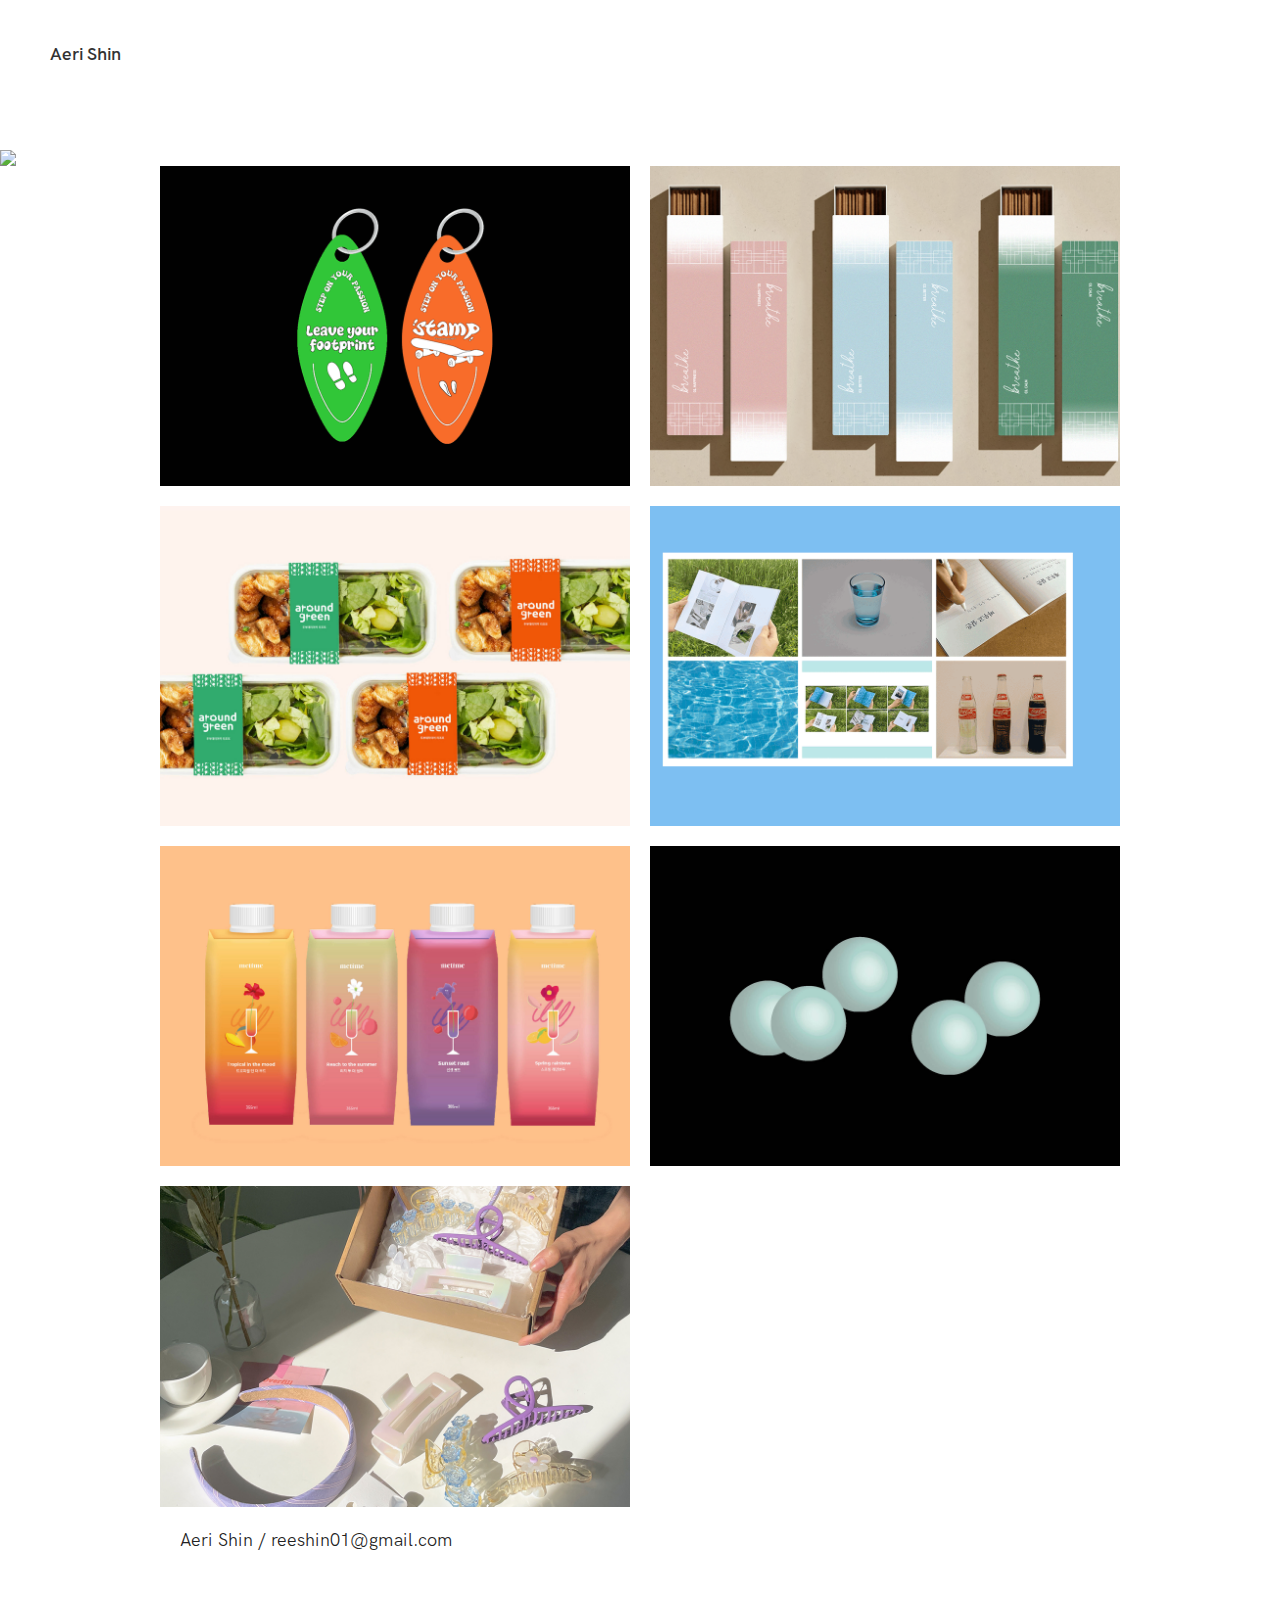
==== index.html @ ff61c517 "Update index.html" ====
<!doctype html>
<html class="no-js" lang="en">
    <head>
        <meta charset="utf-8">
        <meta http-equiv="x-ua-compatible" content="ie=edge">
        <title>Work &ndash; Aeri Shin</title>
        <meta name="description" content="Designer focused on UI/UX design, visual design and prototyping.">
        <meta name="viewport" content="width=device-width, initial-scale=1">

        <link rel="apple-touch-icon" sizes="180x180" href="./images/favicon.ico">
        <link rel="icon" type="image/png" sizes="32x32" href="./images/favicon.ico">
        <link rel="icon" type="image/png" sizes="16x16" href="./images/favicon.ico">
        <meta name="theme-color" content="#2f89fc">

        <link rel="stylesheet" href="./css/font.css">
        <link rel="stylesheet" href="./css/normalize.css">
        <link rel="stylesheet" href="./css/skeleton.css">
        <link rel="stylesheet" href="./css/main.css">
        <script>
                (function(h,o,t,j,a,r){
                    h.hj=h.hj||function(){(h.hj.q=h.hj.q||[]).push(arguments)};
                    h._hjSettings={hjid:969614,hjsv:6};
                    a=o.getElementsByTagName('head')[0];
                    r=o.createElement('script');r.async=1;
                    r.src=t+h._hjSettings.hjid+j+h._hjSettings.hjsv;
                    a.appendChild(r);
                })(window,document,'https://static.hotjar.com/c/hotjar-','.js?sv=');
            </script>

    </head>
    <body class="home">

        <nav class="navbar clearfix">
            <h1 class="logo"><a href="./index.html">Aeri Shin</a></h1>
            <ul class="nav">
            </ul>
            <a class="nav-toggle" href="javascript:void(0)"><span class="nav-icon"></span></a>
        </nav>

        <div class="hero">
            <div class="container container-l">
                    </div>
                </div>
            </div>
        </div>
        

<img src="images/main.gif">

            
                
        <div class="work">
            <div class="container container-l">
                <div class="row">
                    <div class="twelve columns">
                      

                        <a class="work-panel work-panel-stamp" href="./stamp.html">
                            <p>Stamp/Branding</p>
                            <span class="view-more">View more</span>
                            <img src="images/images_stamp_main.gif">
                        </a>

                        <a class="work-panel work-panel-metime" href="./breathe.html">
                            <p>Breathe/Branding</p>
                            <span class="view-more">View more</span>
                            <img src="images/images_breathe_main.jpg">
                        </a>

                        <a class="work-panel work-panel-aroundgreen" href="./aroundgreen.html">
                            <p>Aroundgreen/Branding</p>
                            <span class="view-more">View more</span>
                            <img src="images/images_aroundgreen_main.jpg">
                        </a>

                
                        <a class="work-panel work-panel-metime" href="./비울수록.html">
                            <p>비울수록/Editorial</p>
                            <span class="view-more">View more</span>
                            <img src="images/images_비울수록_main.gif">
                        </a>

                        <a class="work-panel work-panel-metime" href="./metime.html">
                            <p>Metime/Branding</p>
                            <span class="view-more">View more</span>
                            <img src="images/images_metime_main.jpg">
                        </a>

                        <a class="work-panel work-panel-metime" href="./2023.html">
                            <p>2023/Graphic</p>
                            <span class="view-more">View more</span>
                            <img src="images/images_2023_main.jpg">
                        </a>


                        <a class="work-panel work-panel-metime" href="./work.html">
                            <p>Work</p>
                            <span class="view-more">View more</span>
                            <img src="images/work_main.jpg">
                        </a>

                        



        <div class="hero">
            <div class="container container-l">
                <div class="row">
                    <div class="twelve columns">
                        <p>Aeri Shin / reeshin01@gmail.com</p>
                    </div>
                </div>
            </div>
        </div>
---- css/font.css ----
@font-face {
    font-family: 'HK Grotesk';
    src: url('../fonts/HKGrotesk-Regular.woff2') format('woff2'),
    url('../fonts/HKGrotesk-Regular.woff') format('woff');
    font-weight: normal;
    font-style: normal;
}

@font-face {
    font-family: 'HK Grotesk';
    src: url('../fonts/HKGrotesk-SemiBold.woff2') format('woff2'),
    url('../fonts/HKGrotesk-SemiBold.woff') format('woff');
    font-weight: 600;
    font-style: normal;
}

@font-face {
    font-family: 'HK Grotesk';
    src: url('../fonts/HKGrotesk-Italic.woff2') format('woff2'),
    url('../fonts/HKGrotesk-Italic.woff') format('woff');
    font-weight: normal;
    font-style: italic;
}
---- css/skeleton.css ----
/*
* Skeleton V2.0.4
* Copyright 2014, Dave Gamache
* www.getskeleton.com
* Free to use under the MIT license.
* http://www.opensource.org/licenses/mit-license.php
* 12/29/2014
*/


/* Table of contents
––––––––––––––––––––––––––––––––––––––––––––––––––
- Grid
- Base Styles
- Typography
- Links
- Buttons
- Forms
- Lists
- Code
- Tables
- Spacing
- Utilities
- Clearing
- Media Queries
*/


/* Grid
–––––––––––––––––––––––––––––––––––––––––––––––––– */
.container {
  position: relative;
  width: 100%;
  max-width: 700px;
  margin: 0 auto;
  padding: 0 20px;
  box-sizing: border-box; }
.column,
.columns {
  width: 100%;
  float: left;
  box-sizing: border-box; }

/* For devices larger than 400px */
@media (min-width: 400px) {
  /* .container {
    width: 85%;
    padding: 0; } */
}

/* For devices larger than 550px */
@media (min-width: 550px) {
  /* .container {
    width: 80%; } */
  .column,
  .columns {
    margin-left: 4%; }
  .column:first-child,
  .columns:first-child {
    margin-left: 0; }

  .one.column,
  .one.columns                    { width: 4.66666666667%; }
  .two.columns                    { width: 13.3333333333%; }
  .three.columns                  { width: 22%;            }
  .four.columns                   { width: 30.6666666667%; }
  .five.columns                   { width: 39.3333333333%; }
  .six.columns                    { width: 48%;            }
  .seven.columns                  { width: 56.6666666667%; }
  .eight.columns                  { width: 65.3333333333%; }
  .nine.columns                   { width: 74.0%;          }
  .ten.columns                    { width: 82.6666666667%; }
  .eleven.columns                 { width: 91.3333333333%; }
  .twelve.columns                 { width: 100%; margin-left: 0; }

  .one-third.column               { width: 30.6666666667%; }
  .two-thirds.column              { width: 65.3333333333%; }

  .one-half.column                { width: 48%; }

  /* Offsets */
  .offset-by-one.column,
  .offset-by-one.columns          { margin-left: 8.66666666667%; }
  .offset-by-two.column,
  .offset-by-two.columns          { margin-left: 17.3333333333%; }
  .offset-by-three.column,
  .offset-by-three.columns        { margin-left: 26%;            }
  .offset-by-four.column,
  .offset-by-four.columns         { margin-left: 34.6666666667%; }
  .offset-by-five.column,
  .offset-by-five.columns         { margin-left: 43.3333333333%; }
  .offset-by-six.column,
  .offset-by-six.columns          { margin-left: 52%;            }
  .offset-by-seven.column,
  .offset-by-seven.columns        { margin-left: 60.6666666667%; }
  .offset-by-eight.column,
  .offset-by-eight.columns        { margin-left: 69.3333333333%; }
  .offset-by-nine.column,
  .offset-by-nine.columns         { margin-left: 78.0%;          }
  .offset-by-ten.column,
  .offset-by-ten.columns          { margin-left: 86.6666666667%; }
  .offset-by-eleven.column,
  .offset-by-eleven.columns       { margin-left: 95.3333333333%; }

  .offset-by-one-third.column,
  .offset-by-one-third.columns    { margin-left: 34.6666666667%; }
  .offset-by-two-thirds.column,
  .offset-by-two-thirds.columns   { margin-left: 69.3333333333%; }

  .offset-by-one-half.column,
  .offset-by-one-half.columns     { margin-left: 52%; }

}


/* Base Styles
–––––––––––––––––––––––––––––––––––––––––––––––––– */
/* NOTE
html is set to 62.5% so that all the REM measurements throughout Skeleton
are based on 10px sizing. So basically 1.5rem = 15px :) */
html {
  font-size: 62.5%; }
body {
  font-size: 1.6em; /* currently ems cause chrome bug misinterpreting rems on body element */
  line-height: 1.6;
  font-weight: 400;
  font-family: "HK Grotesk", "HelveticaNeue", "Helvetica Neue", Helvetica, Arial, sans-serif;
  color: #222; }


/* Typography
–––––––––––––––––––––––––––––––––––––––––––––––––– */
h1, h2, h3, h4, h5, h6 {
  margin-top: 0;
  margin-bottom: 2rem;
  font-weight: 600; }
h1 { font-size: 3.2rem; line-height: 1.2; }
h2 { font-size: 2.7rem; line-height: 1.25; }
h3 { font-size: 2.1rem; line-height: 1.3; }
h4 { font-size: 1.9rem; line-height: 1.35; }
h5 { font-size: 1.7rem; line-height: 1.5; }
h6 { font-size: 1.5rem; line-height: 1.6; }

/* Larger than phablet */
@media (min-width: 550px) {
  h1 { font-size: 4.0rem; }
  h2 { font-size: 3.2rem; }
  h3 { font-size: 2.4rem; }
  h4 { font-size: 2.1rem; }
  h5 { font-size: 1.9rem; }
  h6 { font-size: 1.5rem; }
  body { font-size: 1.8em; }
}

p {
  margin-top: 0; }


/* Links
–––––––––––––––––––––––––––––––––––––––––––––––––– */
a {
  color: #ffa60b; }
a:hover {
  color: #ce8301; }


/* Buttons
–––––––––––––––––––––––––––––––––––––––––––––––––– */
.button,
button,
input[type="submit"],
input[type="reset"],
input[type="button"] {
  display: inline-block;
  height: 38px;
  padding: 0 30px;
  color: #555;
  text-align: center;
  font-size: 11px;
  font-weight: 600;
  line-height: 38px;
  letter-spacing: .1rem;
  text-transform: uppercase;
  text-decoration: none;
  white-space: nowrap;
  background-color: transparent;
  border-radius: 4px;
  border: 1px solid #bbb;
  cursor: pointer;
  box-sizing: border-box; }
.button:hover,
button:hover,
input[type="submit"]:hover,
input[type="reset"]:hover,
input[type="button"]:hover,
.button:focus,
button:focus,
input[type="submit"]:focus,
input[type="reset"]:focus,
input[type="button"]:focus {
  color: #333;
  border-color: #888;
  outline: 0; }
.button.button-primary,
button.button-primary,
input[type="submit"].button-primary,
input[type="reset"].button-primary,
input[type="button"].button-primary {
  color: #FFF;
  background-color: #ffb029;
  border-color: #ffb029; }
.button.button-primary:hover,
button.button-primary:hover,
input[type="submit"].button-primary:hover,
input[type="reset"].button-primary:hover,
input[type="button"].button-primary:hover,
.button.button-primary:focus,
button.button-primary:focus,
input[type="submit"].button-primary:focus,
input[type="reset"].button-primary:focus,
input[type="button"].button-primary:focus {
  color: #FFF;
  background-color: #dbac1e;
  border-color: #dbac1e; }


/* Forms
–––––––––––––––––––––––––––––––––––––––––––––––––– */
input[type="email"],
input[type="number"],
input[type="search"],
input[type="text"],
input[type="tel"],
input[type="url"],
input[type="password"],
textarea,
select {
  height: 38px;
  padding: 6px 10px; /* The 6px vertically centers text on FF, ignored by Webkit */
  background-color: #fff;
  border: 1px solid #D1D1D1;
  border-radius: 4px;
  box-shadow: none;
  box-sizing: border-box; }
/* Removes awkward default styles on some inputs for iOS */
input[type="email"],
input[type="number"],
input[type="search"],
input[type="text"],
input[type="tel"],
input[type="url"],
input[type="password"],
textarea {
  -webkit-appearance: none;
     -moz-appearance: none;
          appearance: none; }
textarea {
  min-height: 65px;
  padding-top: 6px;
  padding-bottom: 6px; }
input[type="email"]:focus,
input[type="number"]:focus,
input[type="search"]:focus,
input[type="text"]:focus,
input[type="tel"]:focus,
input[type="url"]:focus,
input[type="password"]:focus,
textarea:focus,
select:focus {
  border: 1px solid #ffa60b;
  outline: 0; }
label,
legend {
  display: block;
  margin-bottom: .5rem;
  font-weight: 600; }
fieldset {
  padding: 0;
  border-width: 0; }
input[type="checkbox"],
input[type="radio"] {
  display: inline; }
label > .label-body {
  display: inline-block;
  margin-left: .5rem;
  font-weight: normal; }


/* Lists
–––––––––––––––––––––––––––––––––––––––––––––––––– */
ul {
  list-style: circle inside; }
ol {
  list-style: decimal inside; }
ol, ul {
  padding-left: 0;
  margin-top: 0; }
ul ul,
ul ol,
ol ol,
ol ul {
  margin: 1.5rem 0 1.5rem 3rem;
  font-size: 90%; }
li {
  margin-bottom: 1rem; }


/* Code
–––––––––––––––––––––––––––––––––––––––––––––––––– */
code {
  padding: .2rem .5rem;
  margin: 0 .2rem;
  font-size: 90%;
  white-space: nowrap;
  background: #F1F1F1;
  border: 1px solid #E1E1E1;
  border-radius: 4px; }
pre > code {
  display: block;
  padding: 1rem 1.5rem;
  white-space: pre; }


/* Tables
–––––––––––––––––––––––––––––––––––––––––––––––––– */
th,
td {
  padding: 12px 15px;
  text-align: left;
  border-bottom: 1px solid #E1E1E1; }
th:first-child,
td:first-child {
  padding-left: 0; }
th:last-child,
td:last-child {
  padding-right: 0; }


/* Spacing
–––––––––––––––––––––––––––––––––––––––––––––––––– */
button,
.button {
  margin-bottom: 1rem; }
input,
textarea,
select,
fieldset {
  margin-bottom: 1.5rem; }
pre,
blockquote,
dl,
figure,
table,
p,
ul,
ol,
form {
  margin-bottom: 2.5rem; }


/* Utilities
–––––––––––––––––––––––––––––––––––––––––––––––––– */
.u-full-width {
  width: 100%;
  box-sizing: border-box; }
.u-max-full-width {
  max-width: 100%;
  box-sizing: border-box; }
.u-pull-right {
  float: right; }
.u-pull-left {
  float: left; }


/* Misc
–––––––––––––––––––––––––––––––––––––––––––––––––– */
hr {
  margin-top: 5.3rem;
  margin-bottom: 5rem;
  border-width: 0;
  border-top: 1px solid #E1E1E1; }


/* Clearing
–––––––––––––––––––––––––––––––––––––––––––––––––– */

/* Self Clearing Goodness */
.container:after,
.row:after,
.u-cf {
  content: "";
  display: table;
  clear: both; }


/* Media Queries
–––––––––––––––––––––––––––––––––––––––––––––––––– */
/*
Note: The best way to structure the use of media queries is to create the queries
near the relevant code. For example, if you wanted to change the styles for buttons
on small devices, paste the mobile query code up in the buttons section and style it
there.
*/


/* Larger than mobile */
@media (min-width: 400px) {}

/* Larger than phablet (also point when grid becomes active) */
@media (min-width: 550px) {}

/* Larger than tablet */
@media (min-width: 750px) {}

/* Larger than desktop */
@media (min-width: 1000px) {}

/* Larger than Desktop HD */
@media (min-width: 1200px) {}
---- css/main.css ----
*, *:before, *:after {
	box-sizing: border-box;
}

.blocker {
  position: fixed;
  top: 0; right: 0; bottom: 0; left: 0;
  width: 100%; height: 100%;
  overflow: auto;













  
  z-index: 5;
  padding: 20px;
  background-color: rgba(255,255,255,0.8);
  text-align: left;
}

.title h3,.title p{dispaly:inline;}

.blocker:before {
  content: "";
  display: inline-block;
  height: 100%;
  vertical-align: middle;
  margin-right: -0.05em;
}

.blocker.behind {
  background-color: transparent;
}

.modal {
  display: none;
  vertical-align: middle;
  position: relative;
  z-index: 6;
  max-width: 960px;
  width: 100%;
  background: #000;
  text-align: left;
  box-shadow: 0 0 20px rgba(0,0,0,0.1);
}

.modal a.close-modal {
  position: absolute;
  top: -12.5px;
  right: -12.5px;
  display: block;
  width: 30px;
  height: 30px;
  text-indent: -9999px;
  background-size: contain;
  background-repeat: no-repeat;
  background-position: center center;
  background-image: url('[data-uri]');
  box-shadow: 0 2px 4px rgba(0,0,0,0.1);
  border-radius: 15px;
}

.modal-spinner {
  display: none;
  position: fixed;
  top: 50%;
  left: 50%;
  transform: translateY(-50%) translateX(-50%);
  padding: 12px 16px;
  border-radius: 5px;
  background-color: #111;
  height: 20px;
}

.modal-spinner > div {
  border-radius: 100px;
  background-color: #fff;
  height: 20px;
  width: 2px;
  margin: 0 1px;
  display: inline-block;

  -webkit-animation: sk-stretchdelay 1.2s infinite ease-in-out;
  animation: sk-stretchdelay 1.2s infinite ease-in-out;
}

.modal-spinner .rect2 {
  -webkit-animation-delay: -1.1s;
  animation-delay: -1.1s;
}

.modal-spinner .rect3 {
  -webkit-animation-delay: -1.0s;
  animation-delay: -1.0s;
}

.modal-spinner .rect4 {
  -webkit-animation-delay: -0.9s;
  animation-delay: -0.9s;
}

@-webkit-keyframes sk-stretchdelay {
  0%, 40%, 100% { -webkit-transform: scaleY(0.5) }
  20% { -webkit-transform: scaleY(1.0) }
}

@keyframes sk-stretchdelay {
  0%, 40%, 100% {
    transform: scaleY(0.5);
    -webkit-transform: scaleY(0.5);
  }  20% {
    transform: scaleY(1.0);
    -webkit-transform: scaleY(1.0);
  }
}

body {
	-webkit-font-smoothing: antialiased;
}



body:before {
	content: '';
	position: absolute;
	top: 0;
	left: 0;
	height: 3px;
	width: 100%;
	background: #fff;
	z-index: 4;
}

.work-header {
	padding: 105px 0 10px;
}


.container-l {
	max-width: 1000px;
}

.no-margin {
	margin: 0;
}

b, strong {
	font-weight: 600;
}

img {
	max-width: 100%;
	height: auto;
	display: block;
}

.video-wrapper {
	position: relative;
	padding-bottom: 56.25%; /* 16:9 */
	padding-top: 25px;
	height: 0;
}


.video-wrapper iframe {
	position: absolute;
	top: 0px;
	left: 0px;
	width: 100%;
	height: 100%;
	color: ffffff;
}


.work-content sub {
	vertical-align: center;
	bottom: initial;
}

.work-header p {
	color: #555;
	font-weight: 400;
}

.work-content .image {
	/* margin: 0 0 0px; */
	margin: 10px 0 0px;
}

.work-content .video {
	/* margin: 0 0 0px; */
	margin: 10px 0 0px;
}

.about-content .image {
	margin: 0 0 50px;
}

.work-content .inline-image {
	margin: 55px 0 25px;
}

.work-content .photo-caption {
	font-size: 1.6rem;
	color: #555;
}

.footer {
	padding-bottom: 65px;
}

.footer p {
	color: #555;
	font-size: 1.6rem;
	margin-bottom: 20px;
	
}

.footer p a {
	text-decoration: none;
	color: #555;
}

.footer .social-icons li {
	display: inline;
}

.footer .social-icons li a {
	display: inline-block;
}

.footer .social-icons li:not(:last-child) a {
	margin-right: 10px;
}

.navbar {
	padding: 41px 50px 0;
}

.navbar .logo {
	float: left;
	font-size: 1.8rem;
	margin: 0;
	line-height: 1.6;
}

.navbar .logo a {
	color: #333;
	text-decoration: none;
	font-weight: 600;
}

.navbar .nav {
	float: right;
	margin: 0;
}

.navbar .nav li {
	display: inline;
}

.navbar .nav li a {
	display: inline-block;
	text-decoration: none;
	color: #666;
}

.navbar .nav li a.active {
	color: #333;
	font-weight: 600;
}

.navbar .nav li:not(:last-child) a {
	margin-right: 40px;
}

.work-cta {
	padding: 90px 0 105px;
}

.work-cta h3 {
}

.hero {
	padding: 20px 0 80px;
}

.hero h2 {
	max-width: 700px;
	font-size: 3.2rem;
	font-weight: 400;
	line-height: 200%;
	
}

.hero h2 .highlight {
	color: #ffa60b;
}

.work {
	padding-bottom: 65px;
}

.work-panel {
	width: calc(50% - 10px);
	background-color: #FFF;
	text-decoration: none;
	display: block;
	float: left;
	margin-bottom: 20px;
	position: relative;
	overflow: hidden;
	
}

.work-panel:after {
	content: '';
	position: absolute;
	top: 0;
	right: 0;
	left: 0;
	bottom: 0;
	background: #b8babb;
	opacity: 0;
	transform: translate3d(-100%, 0, 0);
	transition: transform 0.2s ease-in-out, opacity 0.3s ease-in-out;
}

.work-panel:hover:after {
	opacity: 0.95;
	transform: translate3d(0, 0, 0);
}

.work-panel:hover p {
	opacity: 1;
}

.work-panel:hover p {
	color: #FFF;
}

.work-panel:nth-child(1), .work-panel:nth-child(3), .work-panel:nth-child(5) {
	margin-right: 20px;
}

.work-panel p {
	font-size: 2.4rem;
	color: #333;
	font-weight: 900;
	margin-bottom: 5px;
	position: absolute;
	top: 35px;
	left: 40px;
	z-index: 2;
	transition: all 0.2s ease-in-out;
}

.work-panel p {
	max-width: 260px;
	color: #FFF;
	opacity: 0;
	position: absolute;
	left: 40px;
	top: 74px;
	z-index: 2;
	transition: all 0.2s ease-in-out;
}

.work-panel-metime {
	background-image: url('./images/images_metimep.jpg');
	background-size: 100%;
}

.work-panel-pippy {
	background-image: url('./images/images_pippy.jpg');
	background-size: 100%;
}

.work-panel-papertube {
	background-image: url('./images/images_papertube.jpg');
	background-size: 100%;
}

.work-panel-neonotewindows {
	background-image: url('./images/images_neonotewindows.jpg');
	background-size: 100%;
}

.work-panel-soulfarmers {
	background-image: url('./images/images_soulfarmers.jpg');
	background-size: 100%;
}

.work-panel-portfolio {
	background-image: url('./images/images_portfolio.jpg');
	background-size: 100%;
}

.work-panel .view-more {
	opacity: 0;
	z-index: 2;
	position: absolute;
	left: 40px;
	bottom: 33px;
	color: #FFF;
	font-weight: 600;
	transition: all 0.2s ease-in-out;
}

.work-panel .view-more:after {
	content: ' \203A';
	vertical-align: -1px;
}

.work-panel:hover .view-more {
	opacity: 1;
}

.work-info p {
	max-width: 290px;
	margin-bottom: 0;
}

.about-content {
	padding: 100px 0 108px;
}

.view-prototype svg {
	display: inline-block;
	vertical-align: -4px;
	margin-right: 10px;
}

.view-prototype:hover svg path {
	fill: #ffa60b;
}

.nav-toggle {
	height: 70px;
	width: 60px;
	padding: 35px 20px 21px 20px;
	position: absolute;
	top: 0;
	right: 0;
	display: none;
}

.nav-icon {
	height: 2px;
	width: 20px;
	display: block;
	background-color: #ffa60b;
	position: relative;
}

.nav-icon:before {
	content: '';
	height: 2px;
	width: 20px;
	background-color: #ffa60b;
	position: absolute;
	top: 6px;
	transition: 0.1s transform ease-in-out;
}

.nav-icon:after {
	content: '';
	height: 2px;
	width: 20px;
	background-color: #ffa60b;
	position: absolute;
	top: -6px;
	transition: 0.1s transform ease-in-out;
}

.nav-toggle.open .nav-icon:before {
	transform: translate3d(0,-6px,0);
}

.nav-toggle.open .nav-icon:after {
	transform: translate3d(0,6px,0);
}

@media (max-width: 1015px) {
	.navbar {
		padding-right: 20px;
		padding-left: 20px;
	}
}

@media (max-width: 900px) {
	.work-panel p, .work-panel .view-more, .work-panel:after {
		display: none;
	}

	.work-panel h3 {
		font-size: 2rem;
		top: 28px;
		left: 30px;
	}
}

@media (max-width: 550px) {

	body:before {
		position: fixed;
	}

	.hero {
		padding-top: 157px;
		padding-bottom: 70px;
	}

	.work {
		padding-bottom: 70px;
	}

	.work-header {
		padding-top: 161px;
		padding-bottom: 44px;
	}


	.work-spacing {
		padding-top: 80px;
		padding-bottom: 20px;
	}


	.footer {
		padding-bottom: 80px;
	}

	.nav-toggle {
		display: block;
	}

	.container.container-l {
		width: 100%;
		padding-left: 0;
		padding-right: 0;
	}

	.work-cta {
		padding-top: 40px;
		padding-bottom: 65px;
	}

	.work-info p {
		margin-bottom: 2.5rem;
	}

	.about-content {
		padding-top: 123px;
		padding-bottom: 59px;
	}

	.work-panel {
		width: 100%;
		align-content: flex-start;
	}

	.work-panel:nth-child(1), .work-panel:nth-child(3) {
		margin-right: 0;
	}

	.work-panel h3 {
		font-size: 1.8rem;
	}

	.hero h2 {
		font-size: 2.7rem;
	}

	.navbar {
		position: fixed;
		top: 0;
		left: 0;
		width: 100%;
		padding: 0;
		z-index: 3;
		transition: 0.2s box-shadow ease-in-out;
	}

	.navbar.open {
		box-shadow: 0 5px 0px 0 rgba(0,0,0,0.1);
	}

	.navbar .logo {
		height: 73px;
		width: 100%;
		padding: 0 20px;
		float: none;
		background-color: rgba(255,255,255,0.95);
		border-bottom: 1px solid rgba(0,0,0,0.12);
		line-height: 73px;
	}

	.navbar .nav {
		width: 100%;
		float: none;
		display: none;
	}

	.navbar .nav li {
		display: block;
		margin: 0;
	}

	.navbar .nav li a {
		display: block;
		background-color: rgba(255,255,255,0.95);
		line-height: 60px;
		padding: 0 20px;
	}

	.navbar .nav li:not(:last-child) a {
		margin: 0;
		border-bottom: 1px solid #E1E1E1;
	}

	.home .hero, .home .work, .home .footer {
		padding-right: 20px;
		padding-left: 0px;
	}

	.footer p {
		font-size: 1.4rem;
	}

	.work-content .image.user-flow {
		padding-right: 0px;
		padding-left: 0px;
	}
}
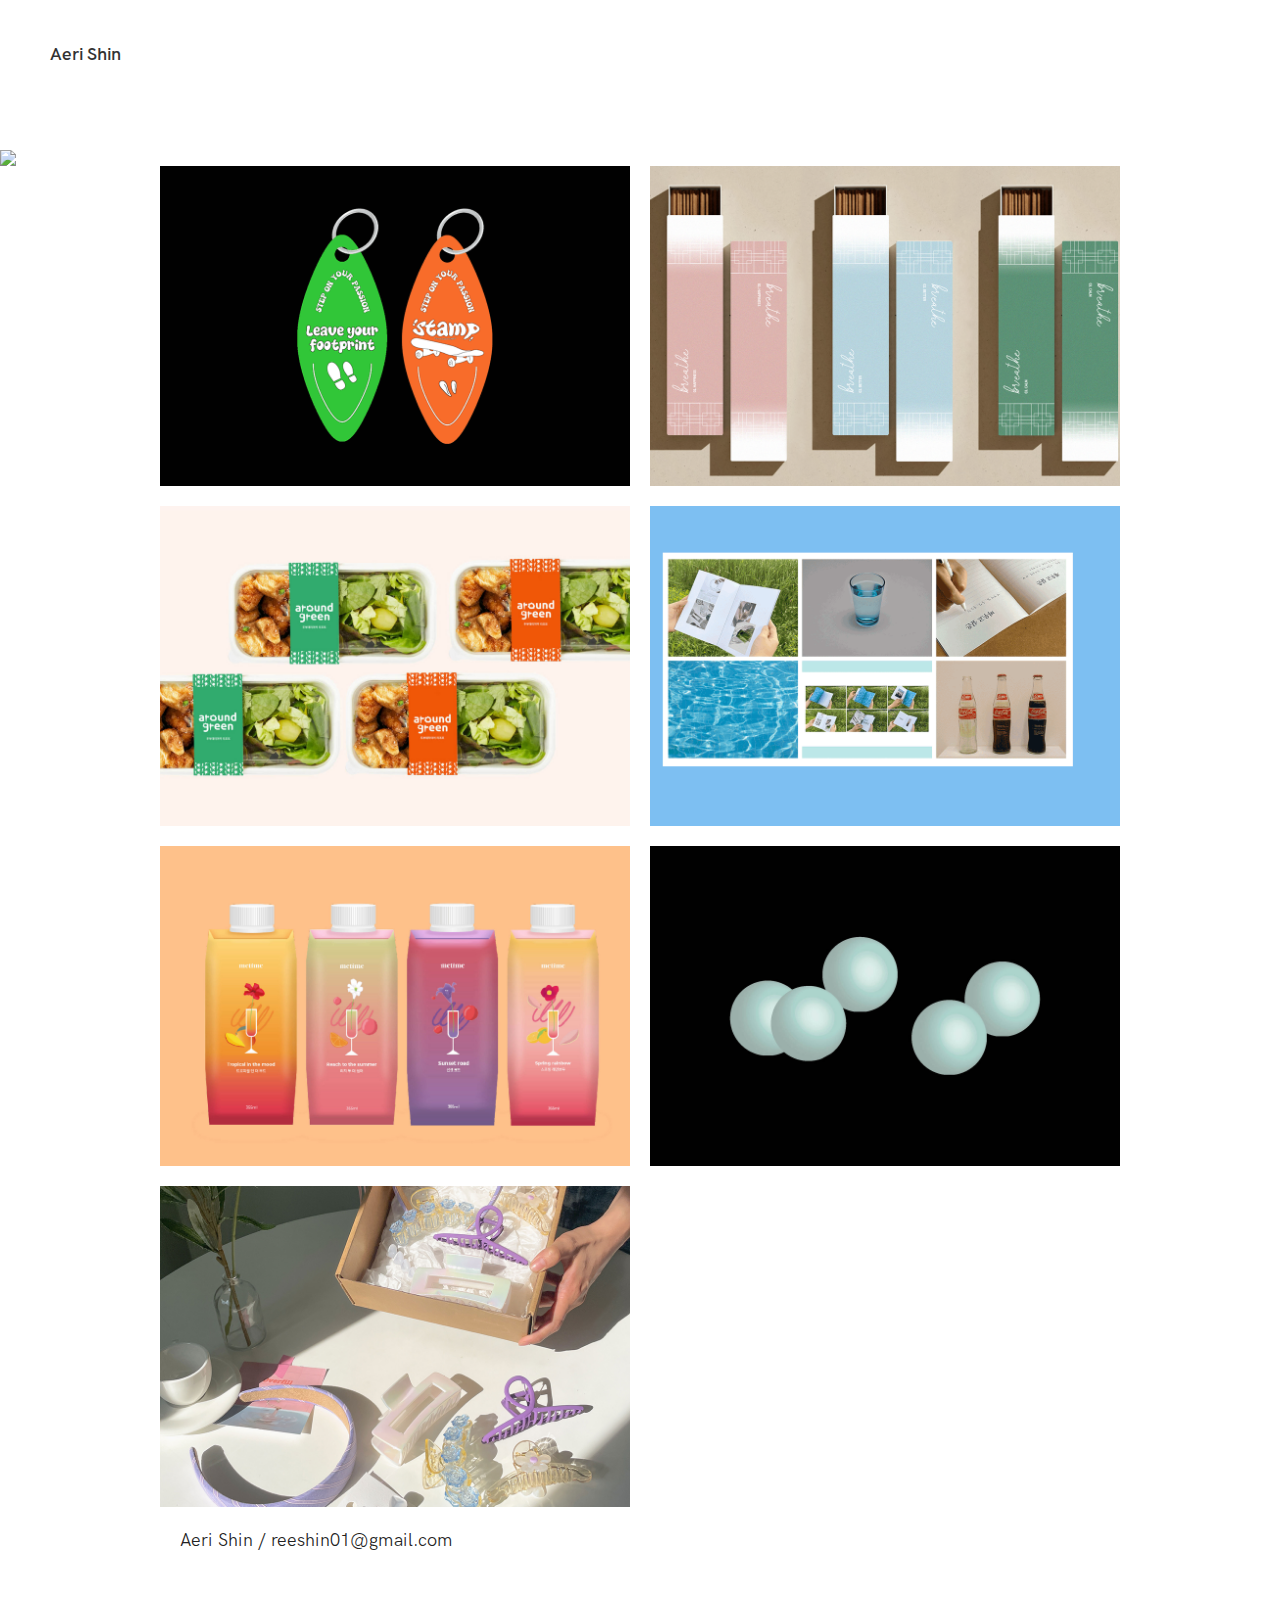
==== commit 9ec8d1c4: "Update index.html" ====
--- a/index.html
+++ b/index.html
@@ -102,8 +102,6 @@
                         
 
 
-
-        <div class="hero">
             <div class="container container-l">
                 <div class="row">
                     <div class="twelve columns">
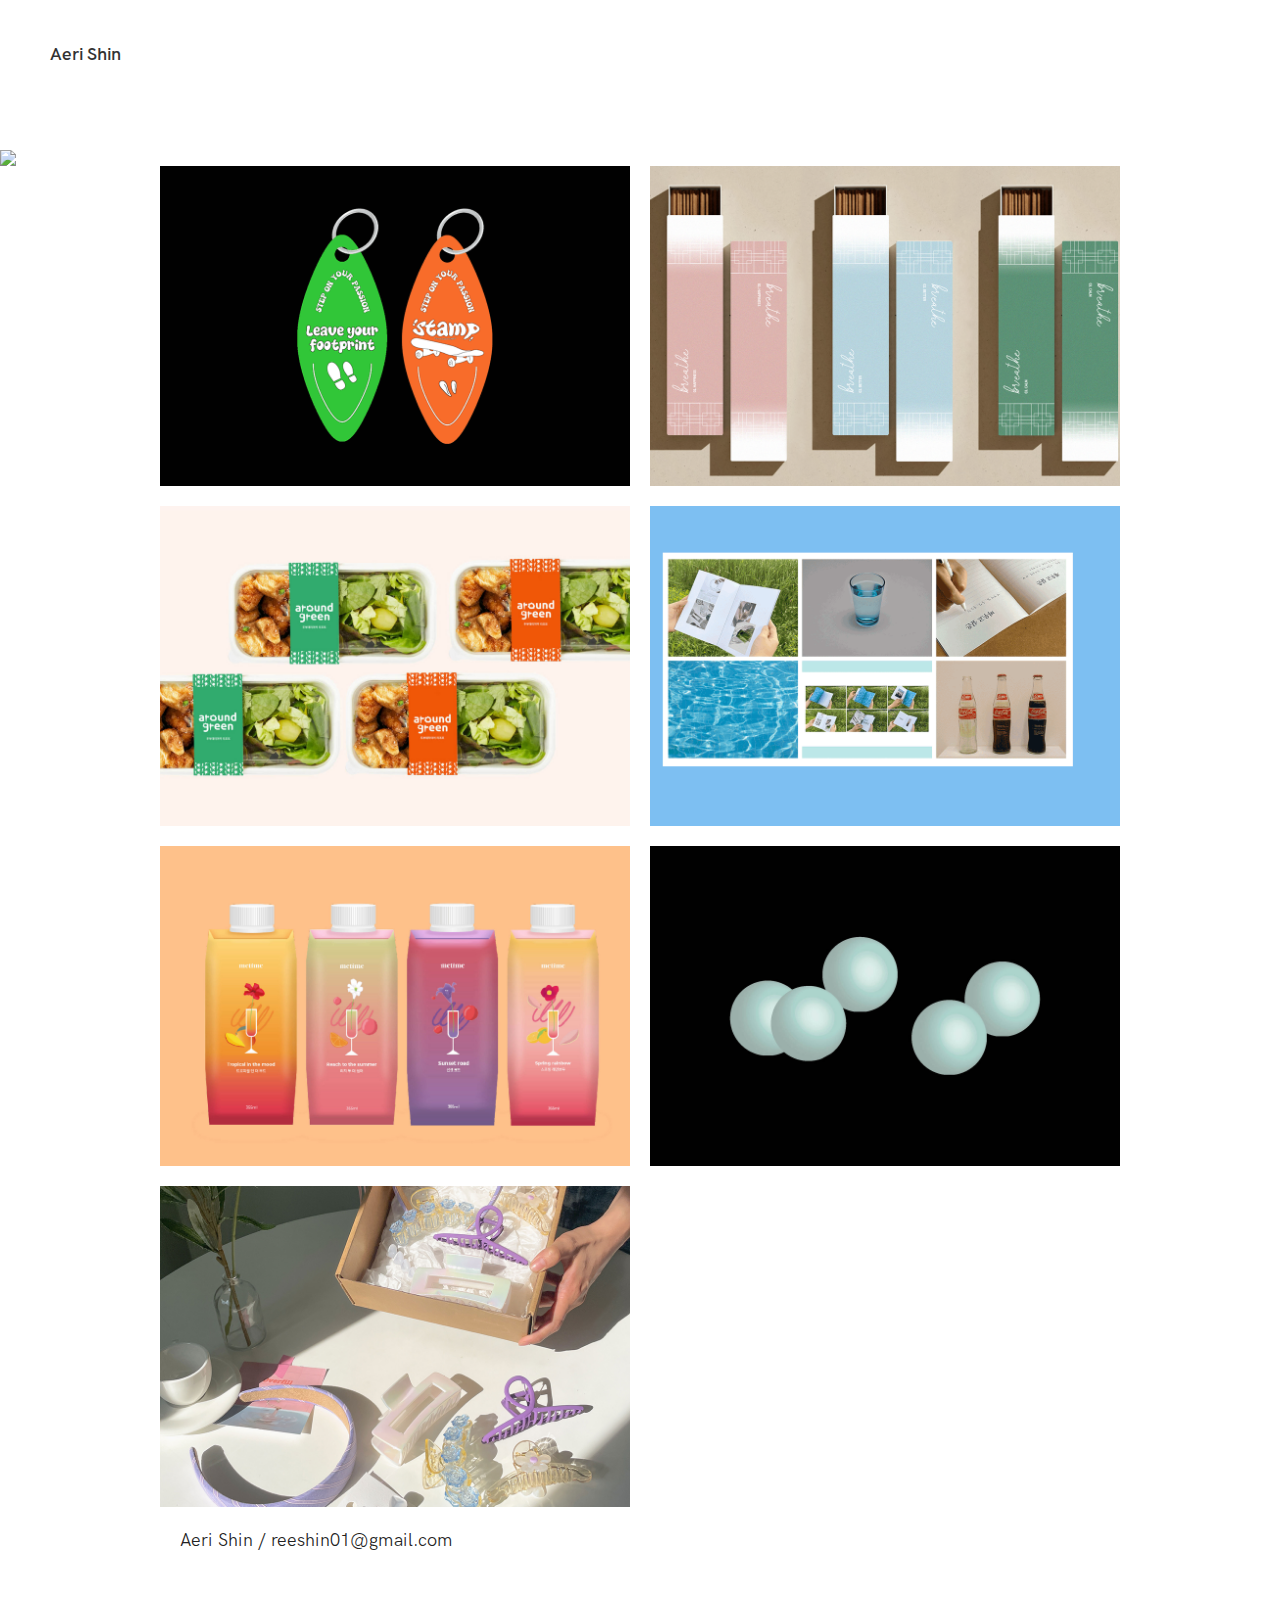
==== commit 50cbe367: "Update index.html" ====
--- a/index.html
+++ b/index.html
@@ -101,7 +101,7 @@
 
                         
 
-
+            <div class="hero">
             <div class="container container-l">
                 <div class="row">
                     <div class="twelve columns">
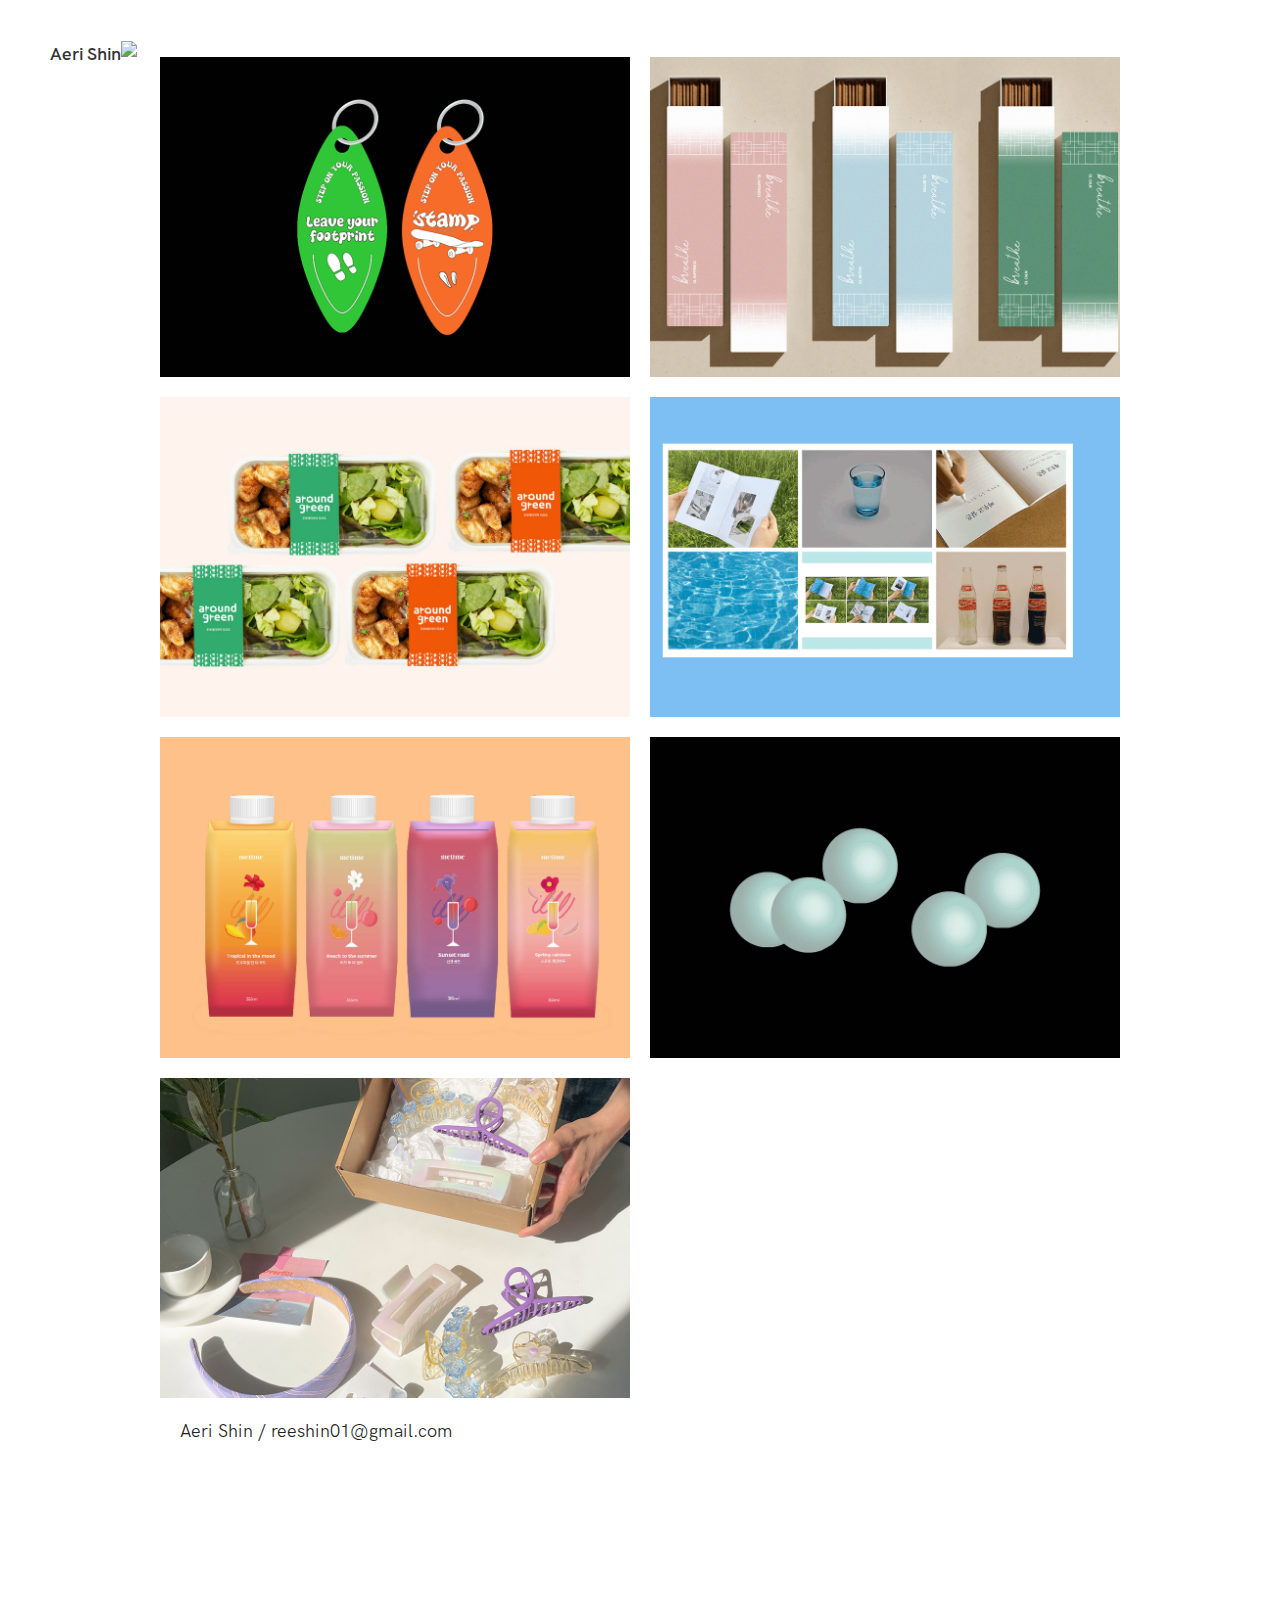
==== commit 085b3f8f: "Update index.html" ====
--- a/index.html
+++ b/index.html
@@ -37,12 +37,6 @@
             <a class="nav-toggle" href="javascript:void(0)"><span class="nav-icon"></span></a>
         </nav>
 
-        <div class="hero">
-            <div class="container container-l">
-                    </div>
-                </div>
-            </div>
-        </div>
         
 
 <img src="images/main.gif">
--- a/css/main.css
+++ b/css/main.css
@@ -516,22 +516,22 @@
 	}
 
 	.hero {
-		padding-top: 157px;
-		padding-bottom: 70px;
+		padding-top: 80px;
+		padding-bottom: 50px;
 	}
 
 	.work {
-		padding-bottom: 70px;
+		padding-bottom: 10px;
 	}
 
 	.work-header {
-		padding-top: 161px;
+		padding-top: 100px;
 		padding-bottom: 44px;
 	}
 
 
 	.work-spacing {
-		padding-top: 80px;
+		padding-top: 50px;
 		padding-bottom: 20px;
 	}
 
@@ -641,4 +641,4 @@
 		padding-right: 0px;
 		padding-left: 0px;
 	}
-}+}
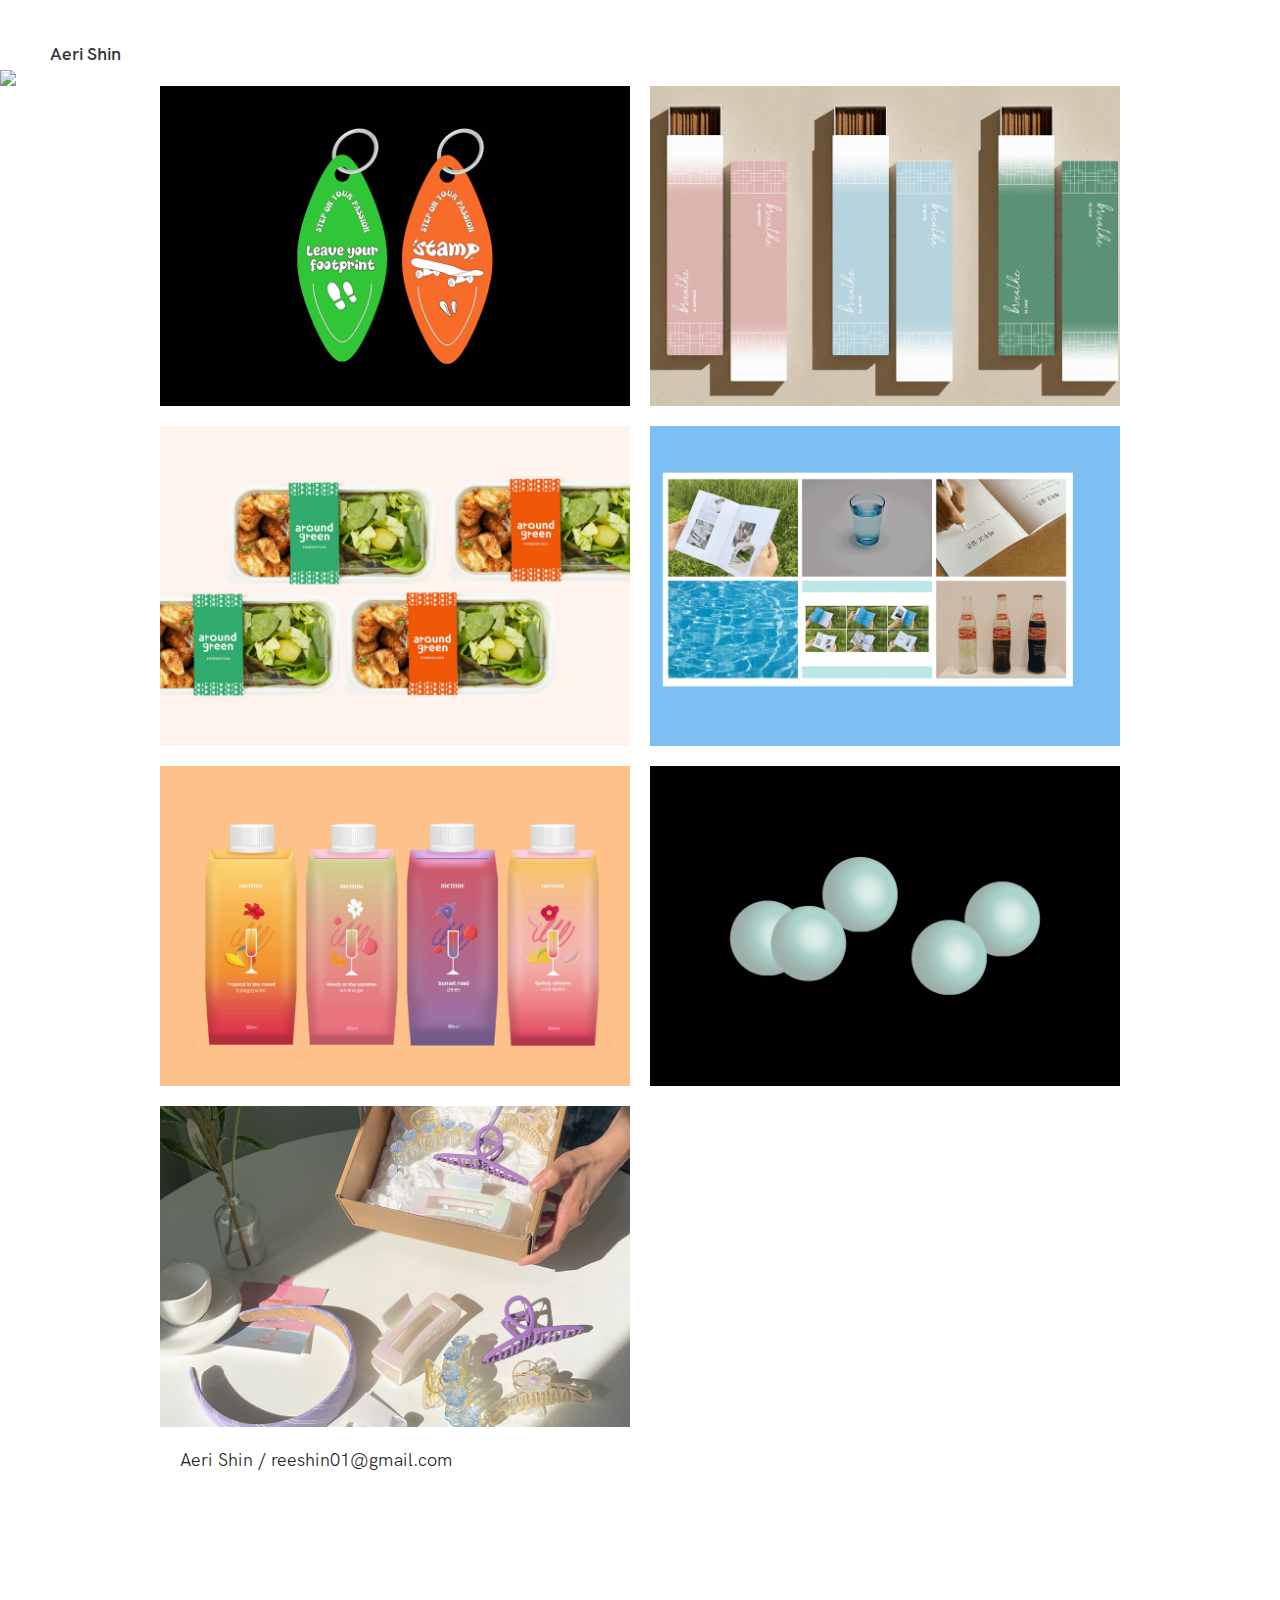
==== commit 396d55da: "Update index.html" ====
--- a/index.html
+++ b/index.html
@@ -37,7 +37,10 @@
             <a class="nav-toggle" href="javascript:void(0)"><span class="nav-icon"></span></a>
         </nav>
 
-        
+                <div class="hero">
+            <div class="container container-l">
+                    </div>
+      
 
 <img src="images/main.gif">
 
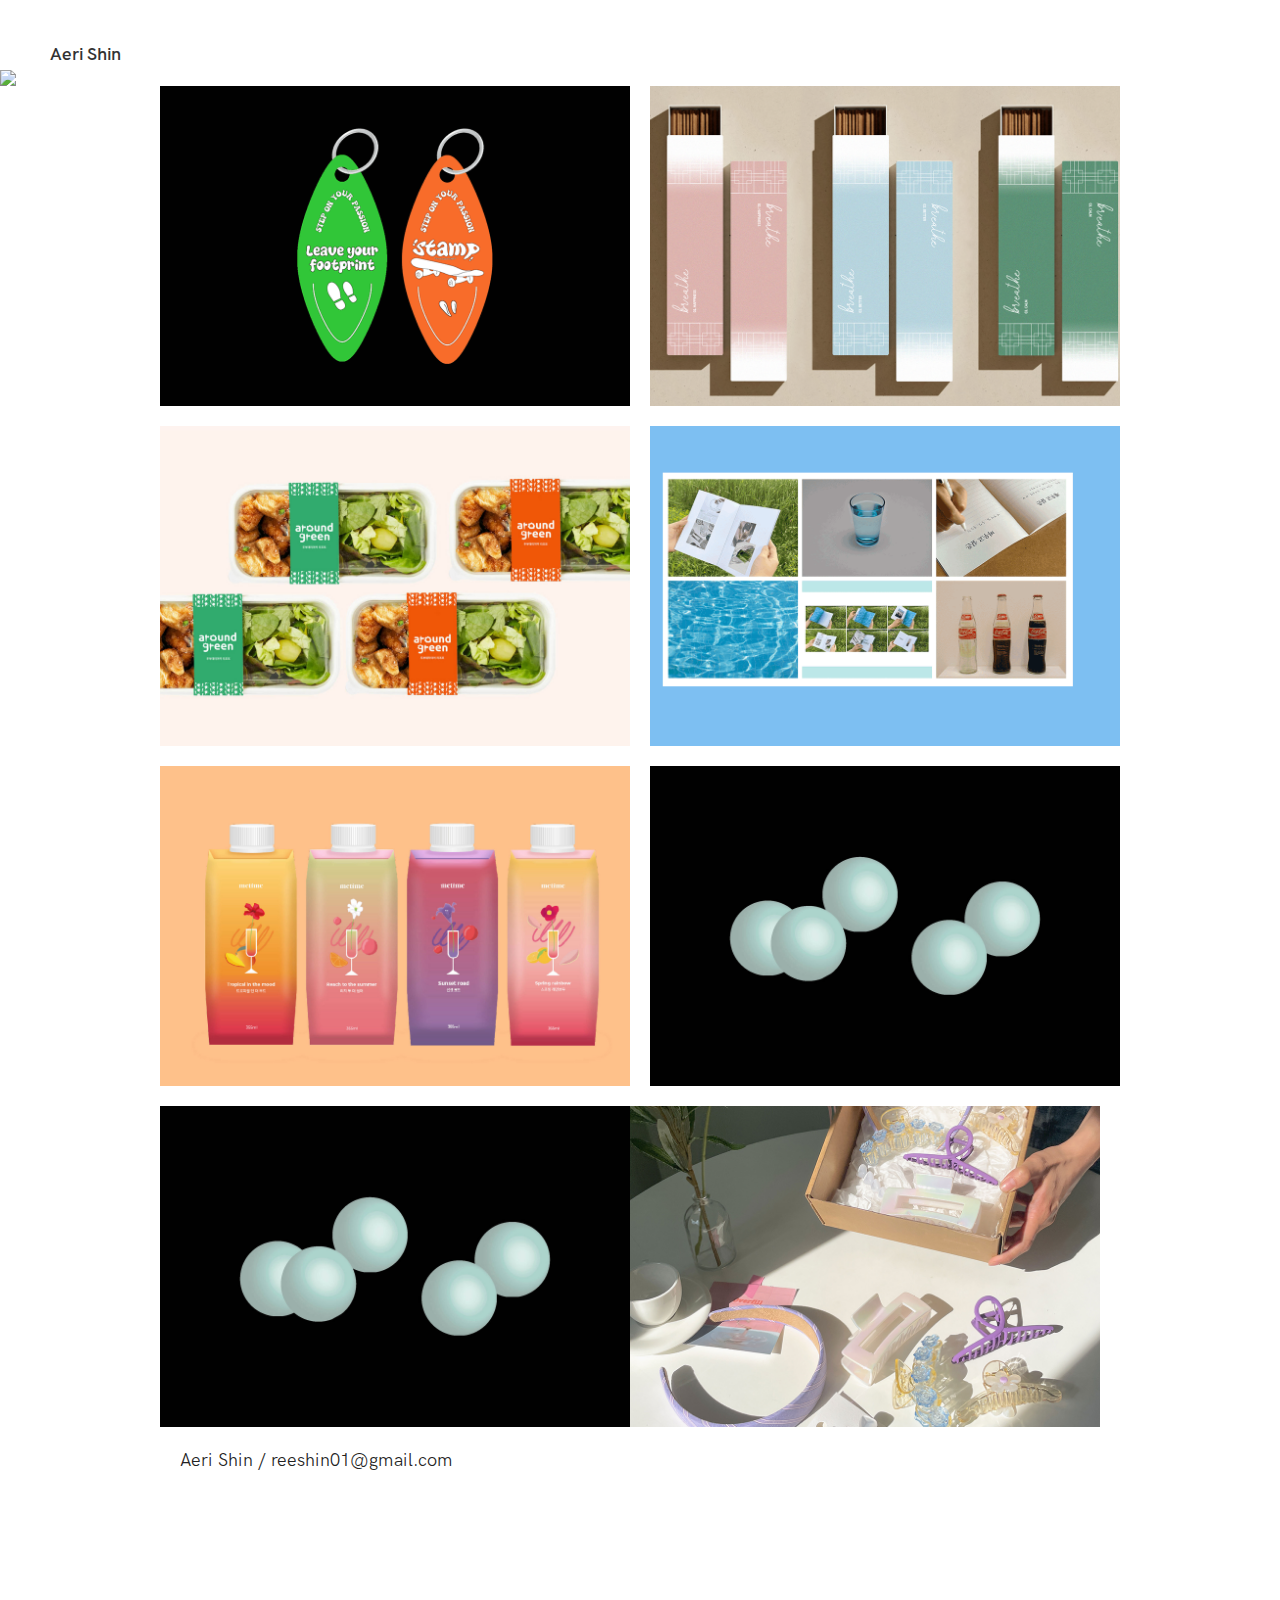
==== commit 31a51fce: "Update index.html" ====
--- a/index.html
+++ b/index.html
@@ -89,7 +89,12 @@
                             <img src="images/images_2023_main.jpg">
                         </a>
 
-
+                        <a class="work-panel work-panel-metime" href="./2023.html">
+                            <p>Seoul jazz festival/Promotion</p>
+                            <span class="view-more">View more</span>
+                            <img src="images/images_2023_main.jpg">
+                        </a>
+                        
                         <a class="work-panel work-panel-metime" href="./work.html">
                             <p>Work</p>
                             <span class="view-more">View more</span>
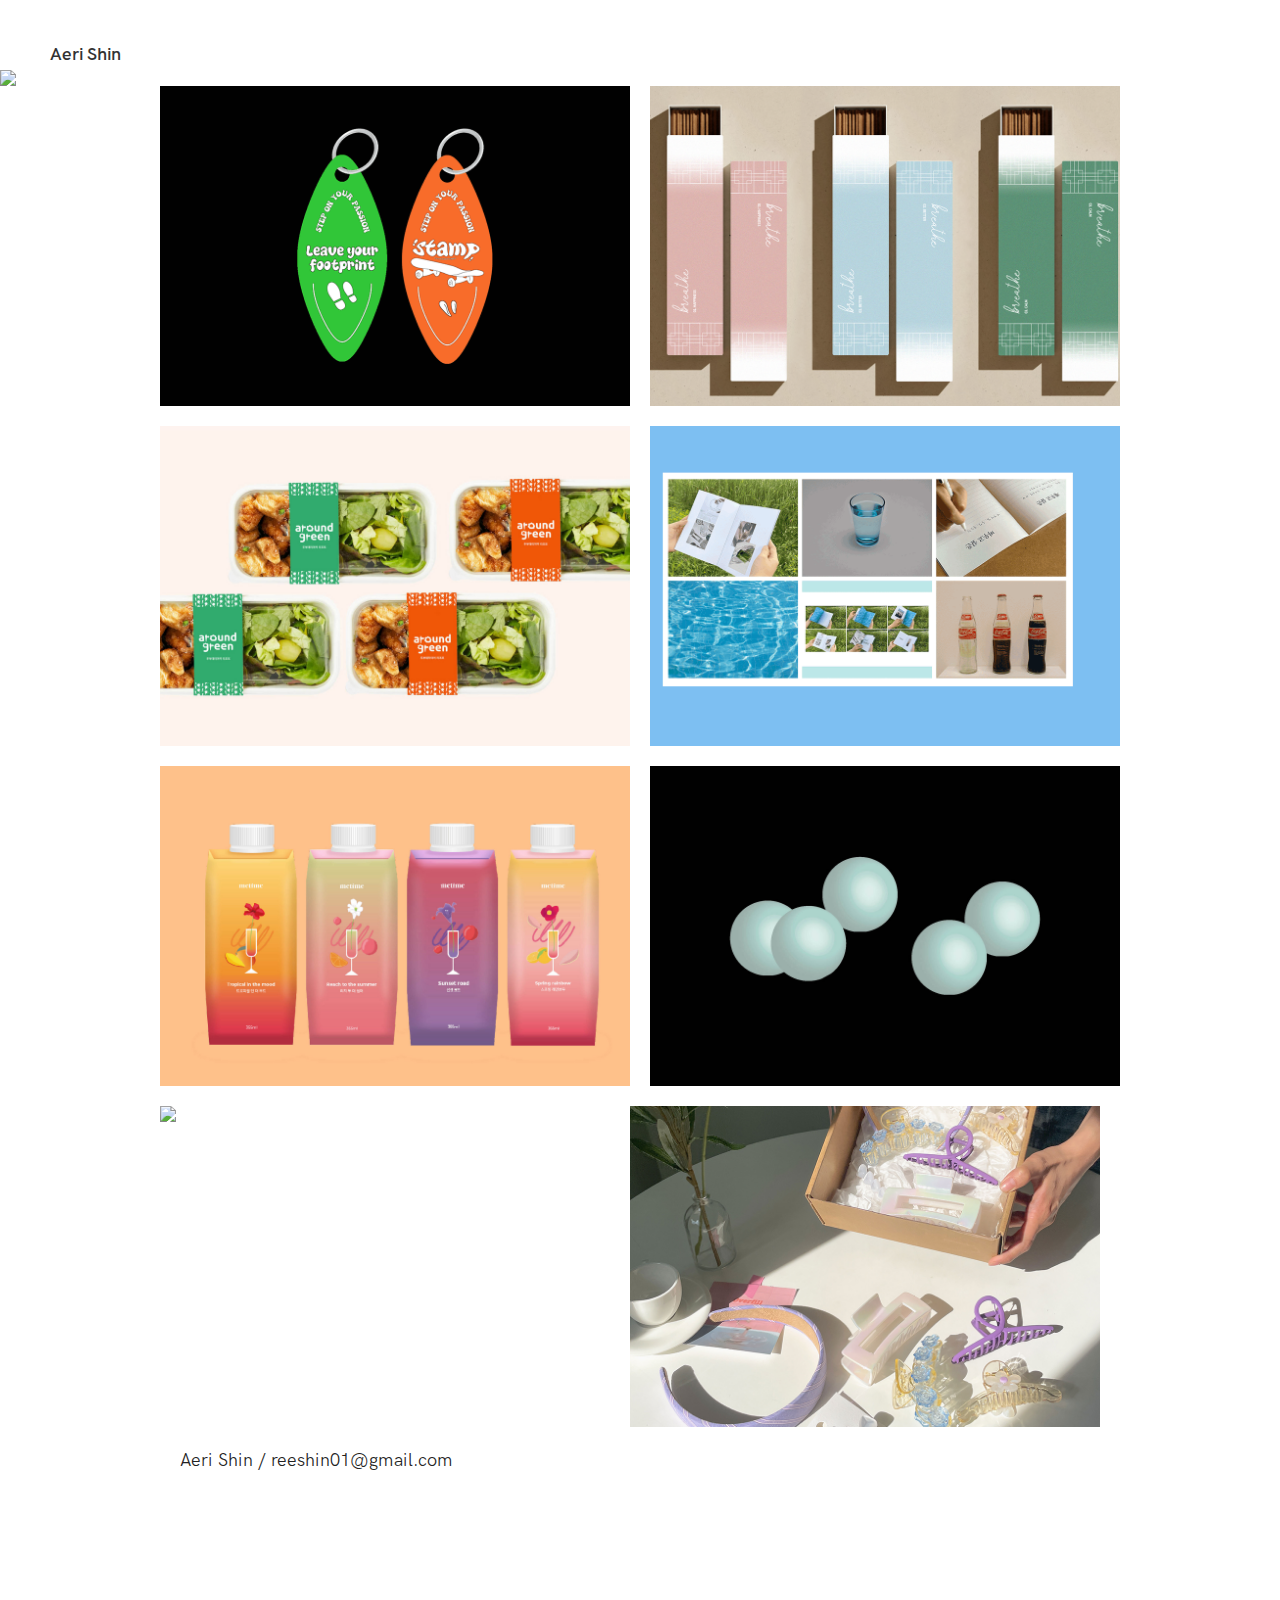
==== commit 2cb663fb: "Update index.html" ====
--- a/index.html
+++ b/index.html
@@ -92,7 +92,7 @@
                         <a class="work-panel work-panel-metime" href="./2023.html">
                             <p>Seoul jazz festival/Promotion</p>
                             <span class="view-more">View more</span>
-                            <img src="images/images_2023_main.jpg">
+                            <img src="images/images_sjf_main.jpg">
                         </a>
                         
                         <a class="work-panel work-panel-metime" href="./work.html">
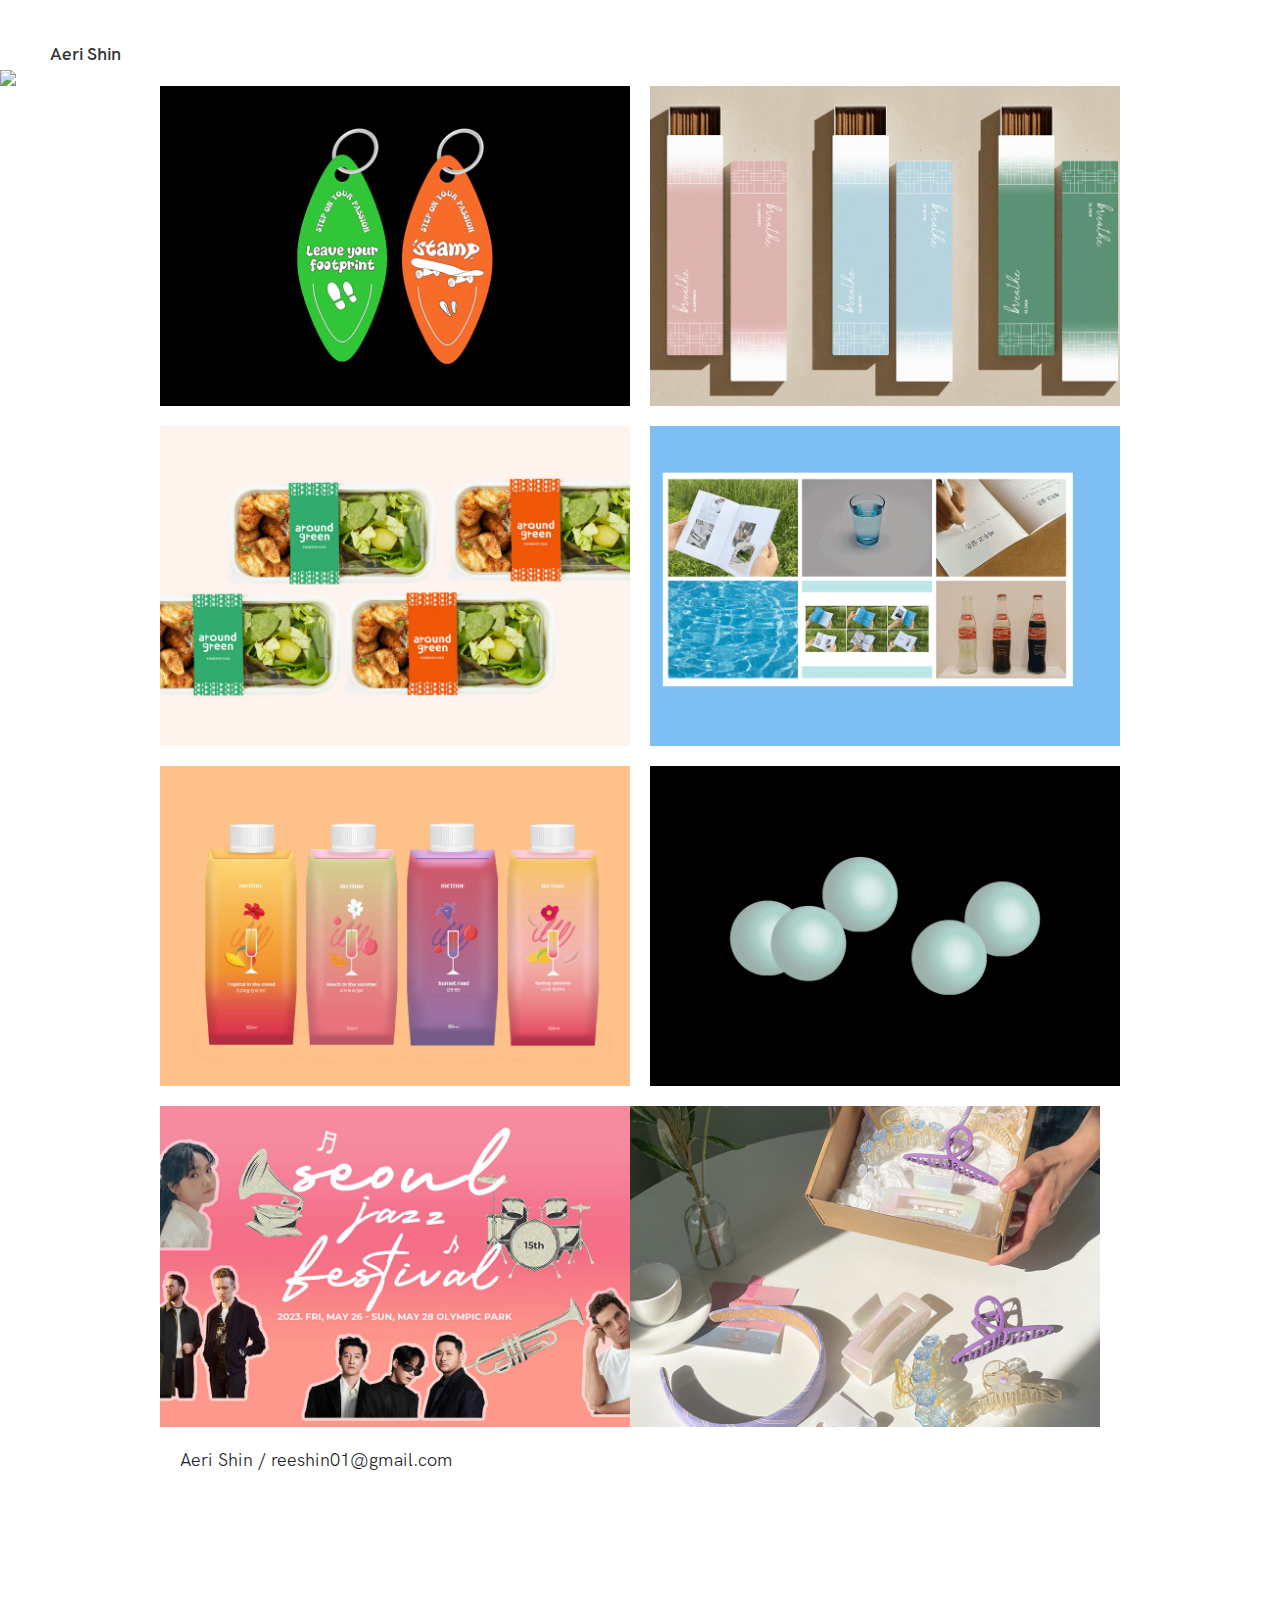
==== commit 37fb895a: "Update index.html" ====
--- a/index.html
+++ b/index.html
@@ -89,7 +89,7 @@
                             <img src="images/images_2023_main.jpg">
                         </a>
 
-                        <a class="work-panel work-panel-metime" href="./2023.html">
+                        <a class="work-panel work-panel-metime" href="./seoul jazz festival.html">
                             <p>Seoul jazz festival/Promotion</p>
                             <span class="view-more">View more</span>
                             <img src="images/images_sjf_main.jpg">
